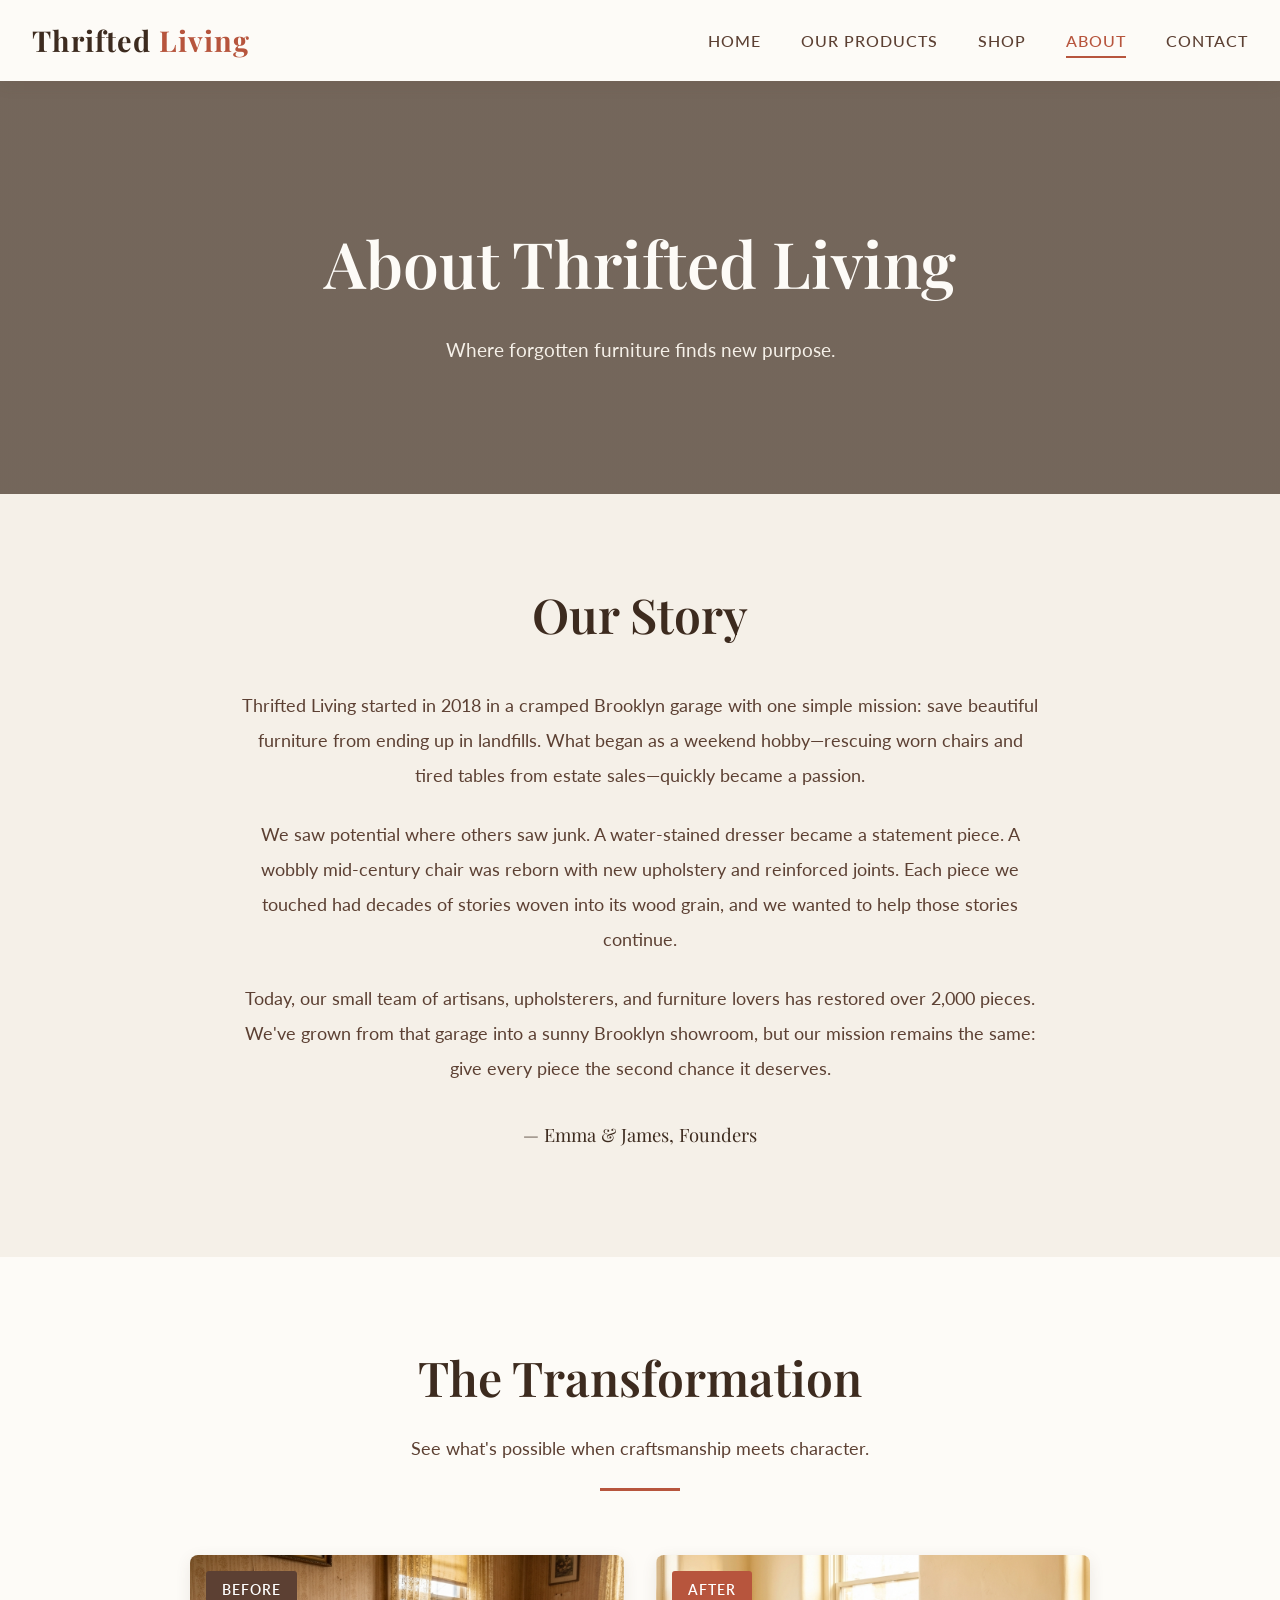
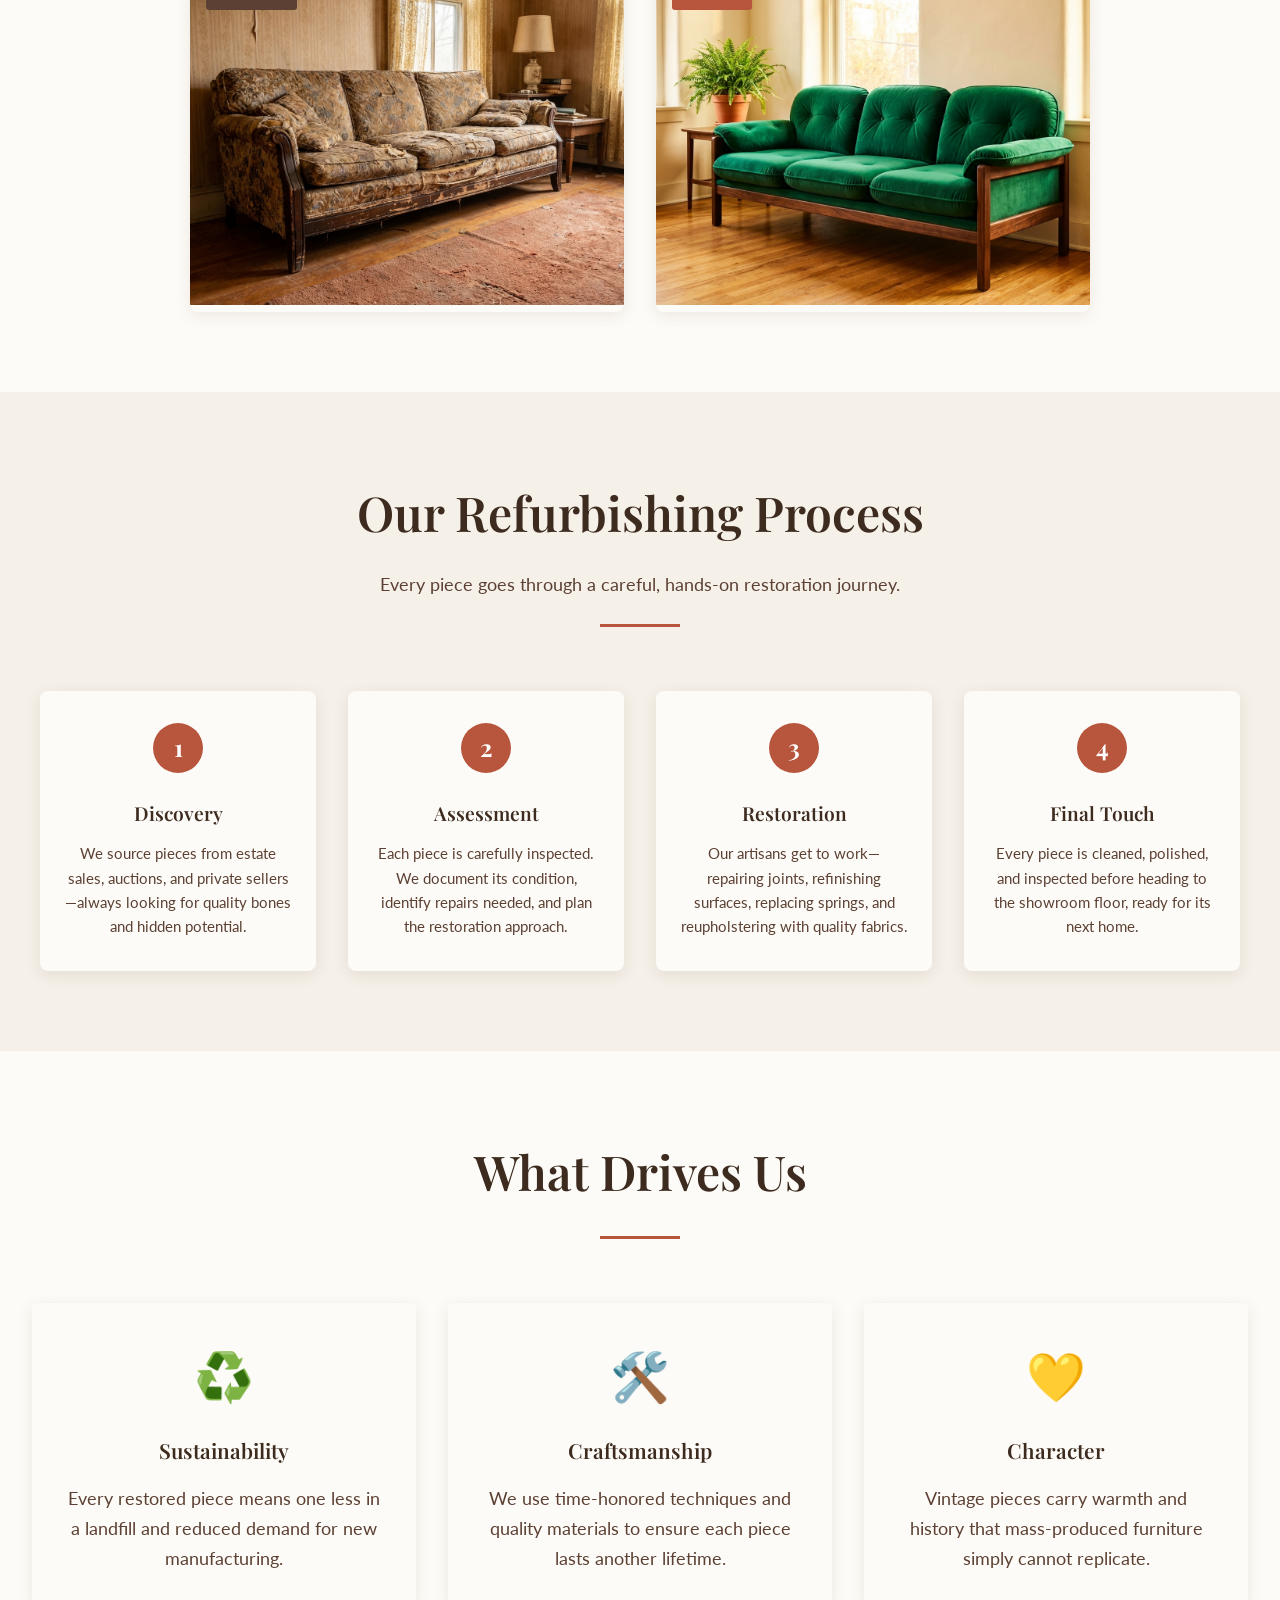
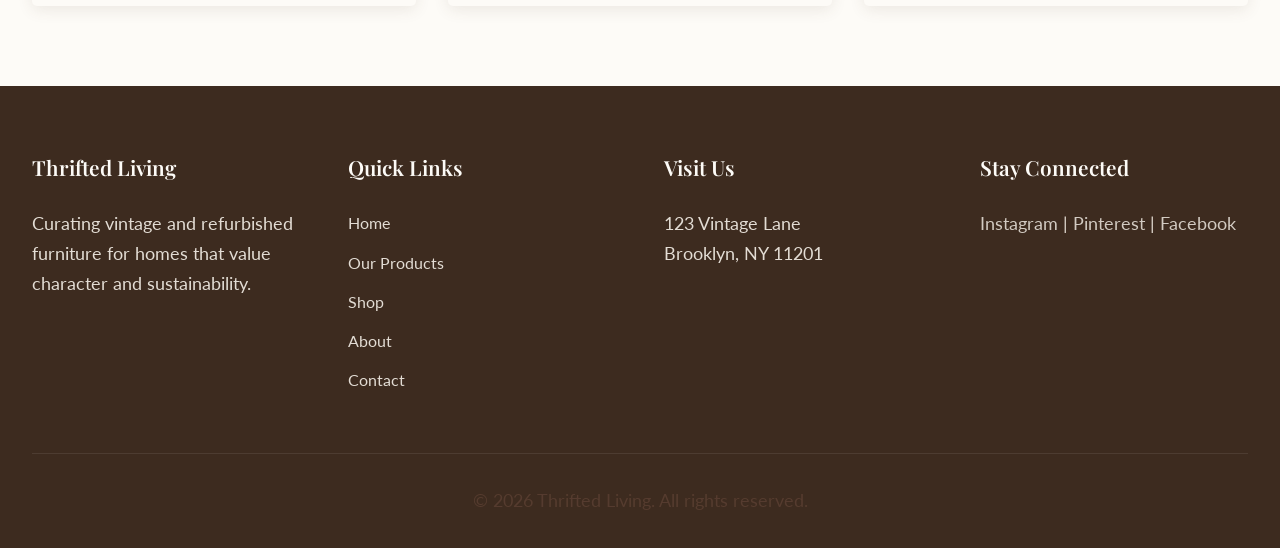
==== about.html @ 61b60d44 "Initial commit: Thrifted Living vintage furniture website Includes homepage, about, shop, contact, a" ====
<!DOCTYPE html>
<html lang="en">
<head>
  <meta charset="UTF-8">
  <meta name="viewport" content="width=device-width, initial-scale=1.0">
  <title>About | Thrifted Living</title>
  <link rel="preconnect" href="https://fonts.googleapis.com">
  <link rel="preconnect" href="https://fonts.gstatic.com" crossorigin>
  <link href="https://fonts.googleapis.com/css2?family=Lato:wght@300;400;700&family=Playfair+Display:wght@400;600;700&display=swap" rel="stylesheet">
  <link rel="stylesheet" href="styles.css">
  <style>
    /* Before & After Section */
    .before-after-section {
      background-color: var(--color-warm-white);
      padding: 5rem 2rem;
    }

    .before-after-container {
      display: grid;
      grid-template-columns: 1fr 1fr;
      gap: 2rem;
      max-width: 900px;
      margin: 0 auto;
    }

    .before-after-card {
      position: relative;
      border-radius: 8px;
      overflow: hidden;
      box-shadow: var(--shadow-soft);
    }

    .before-after-card img {
      width: 100%;
      height: 350px;
      object-fit: cover;
    }

    .before-after-label {
      position: absolute;
      top: 1rem;
      left: 1rem;
      padding: 0.5rem 1rem;
      font-size: 0.85rem;
      font-weight: 600;
      text-transform: uppercase;
      letter-spacing: 1px;
      border-radius: 3px;
    }

    .label-before {
      background-color: var(--color-brown);
      color: white;
    }

    .label-after {
      background-color: var(--color-rust);
      color: white;
    }

    /* Process Section */
    .process-section {
      padding: 5rem 2rem;
    }

    .process-steps {
      display: grid;
      grid-template-columns: repeat(4, 1fr);
      gap: 2rem;
      max-width: 1200px;
      margin: 0 auto;
    }

    .process-step {
      text-align: center;
      padding: 2rem 1.5rem;
      background-color: var(--color-warm-white);
      border-radius: 8px;
      box-shadow: var(--shadow-soft);
      position: relative;
    }

    .step-number {
      width: 50px;
      height: 50px;
      background-color: var(--color-rust);
      color: white;
      border-radius: 50%;
      display: flex;
      align-items: center;
      justify-content: center;
      font-size: 1.5rem;
      font-weight: 700;
      margin: 0 auto 1.5rem;
      font-family: var(--font-heading);
    }

    .process-step h3 {
      font-size: 1.2rem;
      margin-bottom: 0.75rem;
    }

    .process-step p {
      font-size: 0.95rem;
      line-height: 1.6;
    }

    /* Story Section */
    .story-section {
      padding: 5rem 2rem;
      background-color: var(--color-cream);
    }

    .story-content {
      max-width: 800px;
      margin: 0 auto;
      text-align: center;
    }

    .story-content h2 {
      margin-bottom: 2rem;
    }

    .story-content p {
      font-size: 1.15rem;
      line-height: 1.9;
      margin-bottom: 1.5rem;
    }

    .founder-signature {
      font-family: var(--font-heading);
      font-size: 1.5rem;
      color: var(--color-brown-dark);
      margin-top: 2rem;
    }

    @media (max-width: 900px) {
      .process-steps {
        grid-template-columns: repeat(2, 1fr);
      }
    }

    @media (max-width: 600px) {
      .before-after-container {
        grid-template-columns: 1fr;
      }

      .process-steps {
        grid-template-columns: 1fr;
      }
    }
  </style>
</head>
<body>
  <!-- Navigation -->
  <nav class="navbar">
    <div class="nav-container">
      <a href="index.html" class="logo">Thrifted <span>Living</span></a>
      <ul class="nav-links">
        <li><a href="index.html">Home</a></li>
        <li><a href="menu.html">Our Products</a></li>
        <li><a href="products.html">Shop</a></li>
        <li><a href="about.html" class="active">About</a></li>
        <li><a href="contact.html">Contact</a></li>
      </ul>
      <div class="menu-toggle" onclick="toggleMenu()">
        <span></span>
        <span></span>
        <span></span>
      </div>
    </div>
  </nav>

  <!-- Page Header -->
  <section class="page-header">
    <h1>About Thrifted Living</h1>
    <p>Where forgotten furniture finds new purpose.</p>
  </section>

  <!-- Company Story -->
  <section class="story-section">
    <div class="story-content">
      <h2>Our Story</h2>
      <p>Thrifted Living started in 2018 in a cramped Brooklyn garage with one simple mission: save beautiful furniture from ending up in landfills. What began as a weekend hobby—rescuing worn chairs and tired tables from estate sales—quickly became a passion.</p>
      <p>We saw potential where others saw junk. A water-stained dresser became a statement piece. A wobbly mid-century chair was reborn with new upholstery and reinforced joints. Each piece we touched had decades of stories woven into its wood grain, and we wanted to help those stories continue.</p>
      <p>Today, our small team of artisans, upholsterers, and furniture lovers has restored over 2,000 pieces. We've grown from that garage into a sunny Brooklyn showroom, but our mission remains the same: give every piece the second chance it deserves.</p>
      <p class="founder-signature">— Emma & James, Founders</p>
    </div>
  </section>

  <!-- Before & After -->
  <section class="before-after-section">
    <div class="container">
      <div class="section-header">
        <h2>The Transformation</h2>
        <p>See what's possible when craftsmanship meets character.</p>
      </div>
      <div class="before-after-container">
        <div class="before-after-card">
          <span class="before-after-label label-before">Before</span>
          <img src="images/before-couch.jpg" alt="Worn vintage sofa before restoration">
        </div>
        <div class="before-after-card">
          <span class="before-after-label label-after">After</span>
          <img src="images/after-couch.jpg" alt="Restored vintage sofa">
        </div>
      </div>
    </div>
  </section>

  <!-- Refurbishing Process -->
  <section class="process-section">
    <div class="container">
      <div class="section-header">
        <h2>Our Refurbishing Process</h2>
        <p>Every piece goes through a careful, hands-on restoration journey.</p>
      </div>
      <div class="process-steps">
        <div class="process-step">
          <div class="step-number">1</div>
          <h3>Discovery</h3>
          <p>We source pieces from estate sales, auctions, and private sellers—always looking for quality bones and hidden potential.</p>
        </div>
        <div class="process-step">
          <div class="step-number">2</div>
          <h3>Assessment</h3>
          <p>Each piece is carefully inspected. We document its condition, identify repairs needed, and plan the restoration approach.</p>
        </div>
        <div class="process-step">
          <div class="step-number">3</div>
          <h3>Restoration</h3>
          <p>Our artisans get to work—repairing joints, refinishing surfaces, replacing springs, and reupholstering with quality fabrics.</p>
        </div>
        <div class="process-step">
          <div class="step-number">4</div>
          <h3>Final Touch</h3>
          <p>Every piece is cleaned, polished, and inspected before heading to the showroom floor, ready for its next home.</p>
        </div>
      </div>
    </div>
  </section>

  <!-- Values -->
  <section style="background-color: var(--color-warm-white); padding: 5rem 2rem;">
    <div class="container">
      <div class="section-header">
        <h2>What Drives Us</h2>
      </div>
      <div class="values-grid">
        <div class="value-card">
          <div class="icon">♻️</div>
          <h3>Sustainability</h3>
          <p>Every restored piece means one less in a landfill and reduced demand for new manufacturing.</p>
        </div>
        <div class="value-card">
          <div class="icon">🛠️</div>
          <h3>Craftsmanship</h3>
          <p>We use time-honored techniques and quality materials to ensure each piece lasts another lifetime.</p>
        </div>
        <div class="value-card">
          <div class="icon">💛</div>
          <h3>Character</h3>
          <p>Vintage pieces carry warmth and history that mass-produced furniture simply cannot replicate.</p>
        </div>
      </div>
    </div>
  </section>

  <!-- Footer -->
  <footer class="footer">
    <div class="footer-content">
      <div class="footer-section">
        <h4>Thrifted Living</h4>
        <p>Curating vintage and refurbished furniture for homes that value character and sustainability.</p>
      </div>
      <div class="footer-section">
        <h4>Quick Links</h4>
        <ul class="footer-links">
          <li><a href="index.html">Home</a></li>
          <li><a href="menu.html">Our Products</a></li>
          <li><a href="products.html">Shop</a></li>
          <li><a href="about.html">About</a></li>
          <li><a href="contact.html">Contact</a></li>
        </ul>
      </div>
      <div class="footer-section">
        <h4>Visit Us</h4>
        <p>123 Vintage Lane<br>Brooklyn, NY 11201</p>
      </div>
      <div class="footer-section">
        <h4>Stay Connected</h4>
        <p><a href="#">Instagram</a> | <a href="#">Pinterest</a> | <a href="#">Facebook</a></p>
      </div>
    </div>
    <div class="footer-bottom">
      <p>&copy; 2026 Thrifted Living. All rights reserved.</p>
    </div>
  </footer>

  <script>
    function toggleMenu() {
      document.querySelector('.nav-links').classList.toggle('active');
    }
  </script>
</body>
</html>
---- styles.css ----
/* ===== CSS Variables & Reset ===== */
:root {
  --color-cream: #F5F0E8;
  --color-warm-white: #FDFBF7;
  --color-brown: #5C4033;
  --color-brown-light: #8B7355;
  --color-brown-dark: #3D2B1F;
  --color-olive: #6B7B3C;
  --color-rust: #B7553D;
  --color-gold: #C9A962;
  --font-heading: 'Playfair Display', Georgia, serif;
  --font-body: 'Lato', 'Segoe UI', sans-serif;
  --shadow-soft: 0 4px 15px rgba(92, 64, 51, 0.1);
  --shadow-hover: 0 8px 25px rgba(92, 64, 51, 0.15);
  --transition: all 0.3s ease;
}

* {
  margin: 0;
  padding: 0;
  box-sizing: border-box;
}

html {
  scroll-behavior: smooth;
}

body {
  font-family: var(--font-body);
  background-color: var(--color-cream);
  color: var(--color-brown-dark);
  line-height: 1.7;
}

/* ===== Typography ===== */
h1, h2, h3, h4 {
  font-family: var(--font-heading);
  font-weight: 600;
  color: var(--color-brown-dark);
}

h1 { font-size: clamp(2.5rem, 5vw, 4rem); }
h2 { font-size: clamp(2rem, 4vw, 3rem); }
h3 { font-size: clamp(1.5rem, 3vw, 2rem); }

p {
  font-size: 1.1rem;
  color: var(--color-brown);
}

a {
  text-decoration: none;
  color: inherit;
  transition: var(--transition);
}

/* ===== Navigation ===== */
.navbar {
  background-color: var(--color-warm-white);
  padding: 1rem 2rem;
  position: sticky;
  top: 0;
  z-index: 1000;
  box-shadow: var(--shadow-soft);
}

.nav-container {
  max-width: 1400px;
  margin: 0 auto;
  display: flex;
  justify-content: space-between;
  align-items: center;
}

.logo {
  font-family: var(--font-heading);
  font-size: 1.8rem;
  color: var(--color-brown-dark);
  font-weight: 700;
  letter-spacing: 1px;
}

.logo span {
  color: var(--color-rust);
}

.nav-links {
  display: flex;
  list-style: none;
  gap: 2.5rem;
}

.nav-links a {
  font-size: 1rem;
  font-weight: 500;
  color: var(--color-brown);
  position: relative;
  padding: 0.5rem 0;
  text-transform: uppercase;
  letter-spacing: 1px;
}

.nav-links a::after {
  content: '';
  position: absolute;
  bottom: 0;
  left: 0;
  width: 0;
  height: 2px;
  background-color: var(--color-rust);
  transition: var(--transition);
}

.nav-links a:hover::after,
.nav-links a.active::after {
  width: 100%;
}

.nav-links a:hover,
.nav-links a.active {
  color: var(--color-rust);
}

/* Mobile Menu Toggle */
.menu-toggle {
  display: none;
  flex-direction: column;
  gap: 5px;
  cursor: pointer;
  padding: 10px;
}

.menu-toggle span {
  width: 25px;
  height: 3px;
  background-color: var(--color-brown-dark);
  border-radius: 2px;
  transition: var(--transition);
}

/* ===== Hero Section ===== */
.hero {
  background: linear-gradient(rgba(61, 43, 31, 0.6), rgba(61, 43, 31, 0.6)),
              url('images/hero-bg.jpg') center/cover;
  min-height: 80vh;
  display: flex;
  align-items: center;
  justify-content: center;
  text-align: center;
  color: var(--color-warm-white);
  padding: 2rem;
}

.hero-content h1 {
  color: var(--color-warm-white);
  margin-bottom: 1rem;
  text-shadow: 2px 2px 4px rgba(0,0,0,0.3);
}

.hero-content p {
  color: var(--color-cream);
  font-size: 1.3rem;
  max-width: 600px;
  margin: 0 auto 2rem;
}

/* ===== Buttons ===== */
.btn {
  display: inline-block;
  padding: 1rem 2.5rem;
  border-radius: 3px;
  font-weight: 600;
  text-transform: uppercase;
  letter-spacing: 2px;
  font-size: 0.9rem;
  transition: var(--transition);
  cursor: pointer;
  border: none;
}

.btn-primary {
  background-color: var(--color-rust);
  color: var(--color-warm-white);
}

.btn-primary:hover {
  background-color: var(--color-brown-dark);
  transform: translateY(-2px);
  box-shadow: var(--shadow-hover);
}

.btn-outline {
  background-color: transparent;
  border: 2px solid var(--color-warm-white);
  color: var(--color-warm-white);
}

.btn-outline:hover {
  background-color: var(--color-warm-white);
  color: var(--color-brown-dark);
}

/* ===== Sections ===== */
section {
  padding: 5rem 2rem;
}

.section-header {
  text-align: center;
  margin-bottom: 4rem;
}

.section-header h2 {
  margin-bottom: 1rem;
}

.section-header p {
  max-width: 700px;
  margin: 0 auto;
}

.section-header::after {
  content: '';
  display: block;
  width: 80px;
  height: 3px;
  background-color: var(--color-rust);
  margin: 1.5rem auto 0;
}

.container {
  max-width: 1400px;
  margin: 0 auto;
}

/* ===== Featured Section ===== */
.featured-grid {
  display: grid;
  grid-template-columns: repeat(auto-fit, minmax(300px, 1fr));
  gap: 2rem;
}

.featured-card {
  background-color: var(--color-warm-white);
  border-radius: 5px;
  overflow: hidden;
  box-shadow: var(--shadow-soft);
  transition: var(--transition);
}

.featured-card:hover {
  transform: translateY(-5px);
  box-shadow: var(--shadow-hover);
}

.featured-card img {
  width: 100%;
  height: 280px;
  object-fit: cover;
}

.featured-card-content {
  padding: 1.5rem;
}

.featured-card h3 {
  font-size: 1.3rem;
  margin-bottom: 0.5rem;
}

.featured-card .price {
  font-size: 1.2rem;
  color: var(--color-rust);
  font-weight: 700;
}

/* ===== Products Grid ===== */
.products-grid {
  display: grid;
  grid-template-columns: repeat(auto-fill, minmax(280px, 1fr));
  gap: 2rem;
}

.product-card {
  background-color: var(--color-warm-white);
  border-radius: 5px;
  overflow: hidden;
  box-shadow: var(--shadow-soft);
  transition: var(--transition);
}

.product-card:hover {
  transform: translateY(-5px);
  box-shadow: var(--shadow-hover);
}

.product-card img {
  width: 100%;
  height: 250px;
  object-fit: cover;
}

.product-info {
  padding: 1.5rem;
}

.product-info h3 {
  font-size: 1.2rem;
  margin-bottom: 0.5rem;
}

.product-info .category {
  font-size: 0.85rem;
  color: var(--color-olive);
  text-transform: uppercase;
  letter-spacing: 1px;
  margin-bottom: 0.5rem;
}

.product-info .price {
  font-size: 1.3rem;
  color: var(--color-rust);
  font-weight: 700;
}

/* ===== About Section ===== */
.about-content {
  display: grid;
  grid-template-columns: 1fr 1fr;
  gap: 4rem;
  align-items: center;
}

.about-text h2 {
  margin-bottom: 1.5rem;
}

.about-text p {
  margin-bottom: 1.5rem;
}

.about-image img {
  width: 100%;
  border-radius: 5px;
  box-shadow: var(--shadow-soft);
}

.values-grid {
  display: grid;
  grid-template-columns: repeat(auto-fit, minmax(250px, 1fr));
  gap: 2rem;
  margin-top: 4rem;
}

.value-card {
  text-align: center;
  padding: 2rem;
  background-color: var(--color-warm-white);
  border-radius: 5px;
  box-shadow: var(--shadow-soft);
}

.value-card .icon {
  font-size: 3rem;
  margin-bottom: 1rem;
}

.value-card h3 {
  font-size: 1.3rem;
  margin-bottom: 1rem;
}

/* ===== Contact Section ===== */
.contact-wrapper {
  display: grid;
  grid-template-columns: 1fr 1fr;
  gap: 4rem;
}

.contact-info h2 {
  margin-bottom: 1.5rem;
}

.contact-info p {
  margin-bottom: 2rem;
}

.contact-details {
  list-style: none;
}

.contact-details li {
  margin-bottom: 1rem;
  display: flex;
  align-items: center;
  gap: 1rem;
}

.contact-details .icon {
  font-size: 1.5rem;
  color: var(--color-rust);
}

.contact-form {
  background-color: var(--color-warm-white);
  padding: 2.5rem;
  border-radius: 5px;
  box-shadow: var(--shadow-soft);
}

.form-group {
  margin-bottom: 1.5rem;
}

.form-group label {
  display: block;
  margin-bottom: 0.5rem;
  font-weight: 500;
  color: var(--color-brown-dark);
}

.form-group input,
.form-group textarea {
  width: 100%;
  padding: 1rem;
  border: 1px solid #ddd;
  border-radius: 3px;
  font-family: var(--font-body);
  font-size: 1rem;
  transition: var(--transition);
}

.form-group input:focus,
.form-group textarea:focus {
  outline: none;
  border-color: var(--color-rust);
}

.form-group textarea {
  resize: vertical;
  min-height: 150px;
}

/* ===== Menu/Services Section ===== */
.services-grid {
  display: grid;
  grid-template-columns: repeat(auto-fit, minmax(300px, 1fr));
  gap: 2rem;
}

.service-card {
  background-color: var(--color-warm-white);
  padding: 2.5rem;
  border-radius: 5px;
  box-shadow: var(--shadow-soft);
  text-align: center;
  transition: var(--transition);
}

.service-card:hover {
  transform: translateY(-5px);
  box-shadow: var(--shadow-hover);
}

.service-card .icon {
  font-size: 3rem;
  color: var(--color-rust);
  margin-bottom: 1.5rem;
}

.service-card h3 {
  margin-bottom: 1rem;
}

/* ===== Page Header ===== */
.page-header {
  background: linear-gradient(rgba(61, 43, 31, 0.7), rgba(61, 43, 31, 0.7)),
              url('https://images.unsplash.com/photo-1493663284031-b7e3aefcae8e?w=1920') center/cover;
  padding: 8rem 2rem;
  text-align: center;
  color: var(--color-warm-white);
}

.page-header h1 {
  color: var(--color-warm-white);
}

.page-header p {
  color: var(--color-cream);
  font-size: 1.2rem;
  max-width: 600px;
  margin: 1rem auto 0;
}

/* ===== Footer ===== */
.footer {
  background-color: var(--color-brown-dark);
  color: var(--color-cream);
  padding: 4rem 2rem 2rem;
}

.footer-content {
  max-width: 1400px;
  margin: 0 auto;
  display: grid;
  grid-template-columns: repeat(auto-fit, minmax(250px, 1fr));
  gap: 3rem;
}

.footer-section h4 {
  color: var(--color-warm-white);
  font-size: 1.3rem;
  margin-bottom: 1.5rem;
}

.footer-section p,
.footer-section a {
  color: var(--color-cream);
  opacity: 0.9;
}

.footer-section a:hover {
  color: var(--color-gold);
}

.footer-links {
  list-style: none;
}

.footer-links li {
  margin-bottom: 0.75rem;
}

.footer-bottom {
  max-width: 1400px;
  margin: 3rem auto 0;
  padding-top: 2rem;
  border-top: 1px solid rgba(255,255,255,0.1);
  text-align: center;
  opacity: 0.8;
}

/* ===== Responsive Design ===== */
@media (max-width: 992px) {
  .about-content,
  .contact-wrapper {
    grid-template-columns: 1fr;
    gap: 3rem;
  }

  .about-image {
    order: -1;
  }
}

@media (max-width: 768px) {
  .nav-links {
    display: none;
    position: absolute;
    top: 100%;
    left: 0;
    right: 0;
    background-color: var(--color-warm-white);
    flex-direction: column;
    padding: 2rem;
    gap: 1rem;
    box-shadow: var(--shadow-soft);
  }

  .nav-links.active {
    display: flex;
  }

  .menu-toggle {
    display: flex;
  }

  .hero {
    min-height: 60vh;
  }

  section {
    padding: 3rem 1.5rem;
  }
}

@media (max-width: 480px) {
  .btn {
    padding: 0.875rem 2rem;
    font-size: 0.85rem;
  }

  .hero-content p {
    font-size: 1.1rem;
  }
}
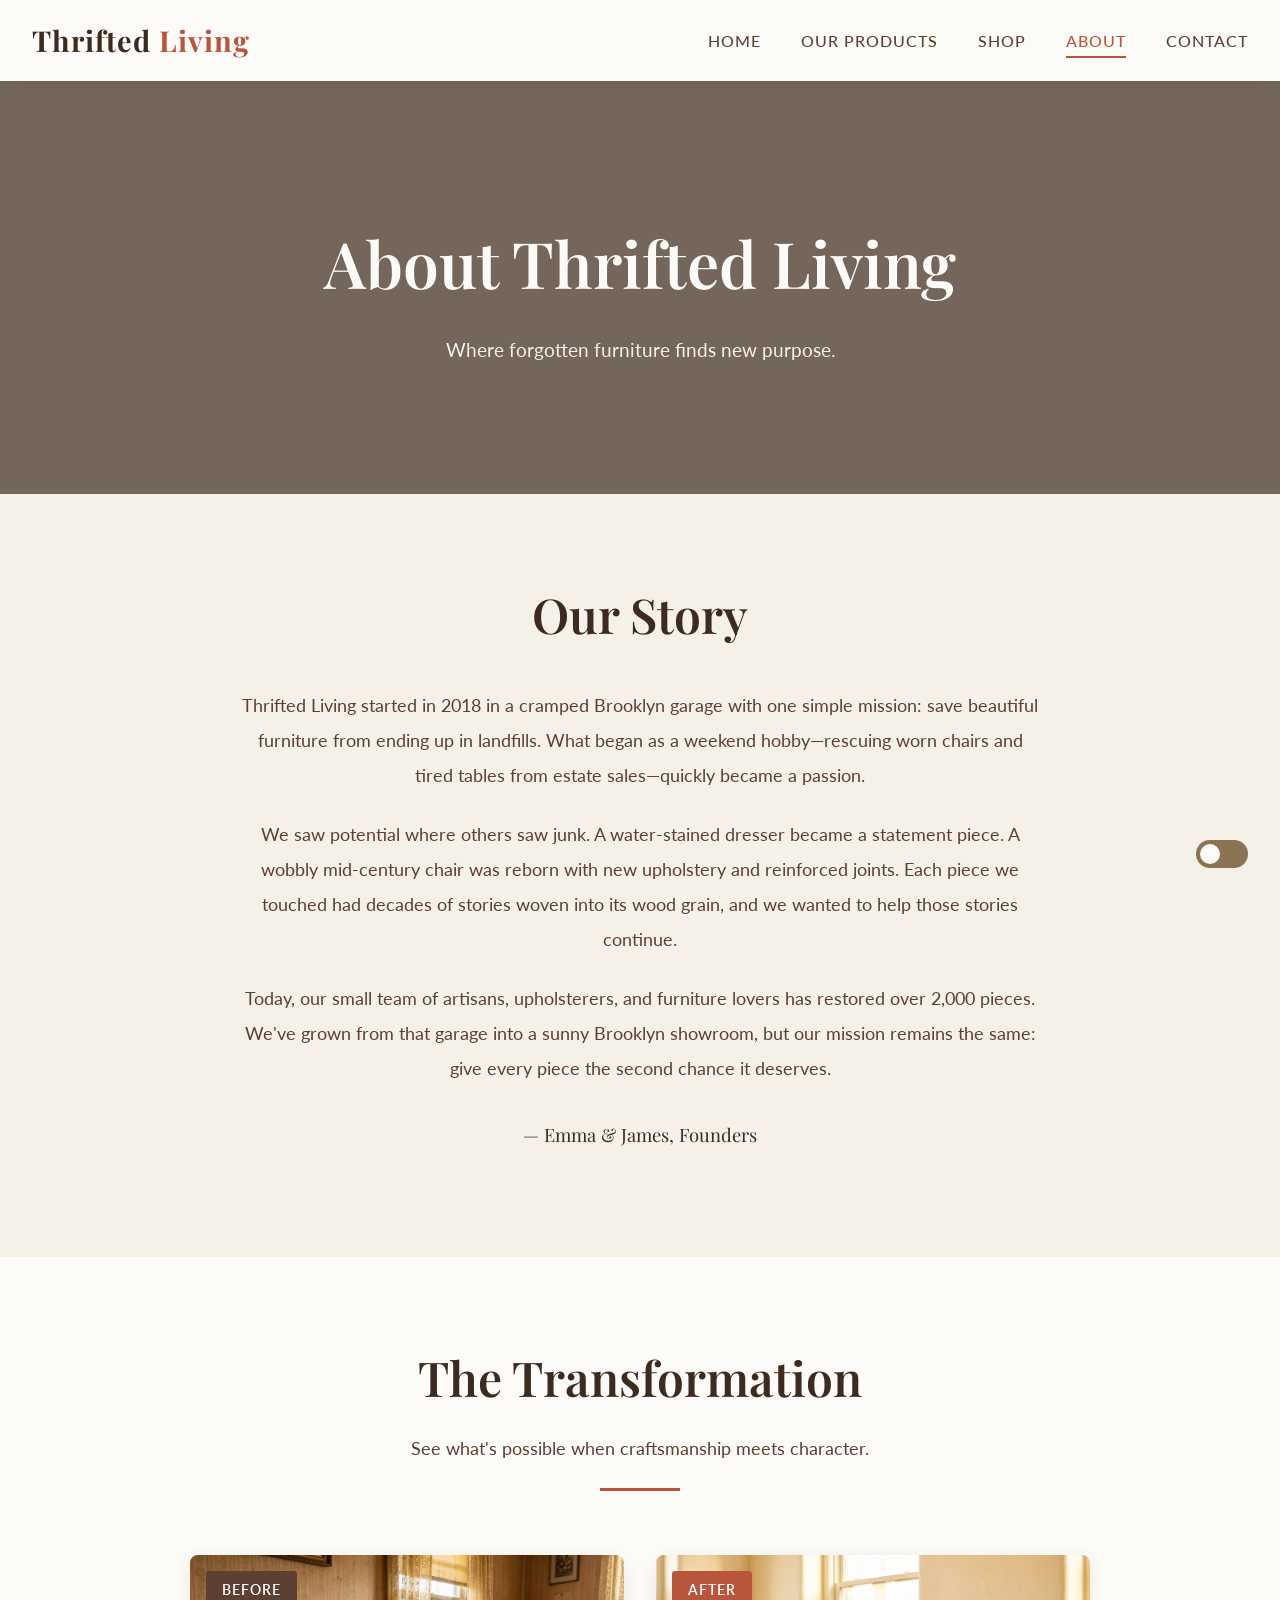
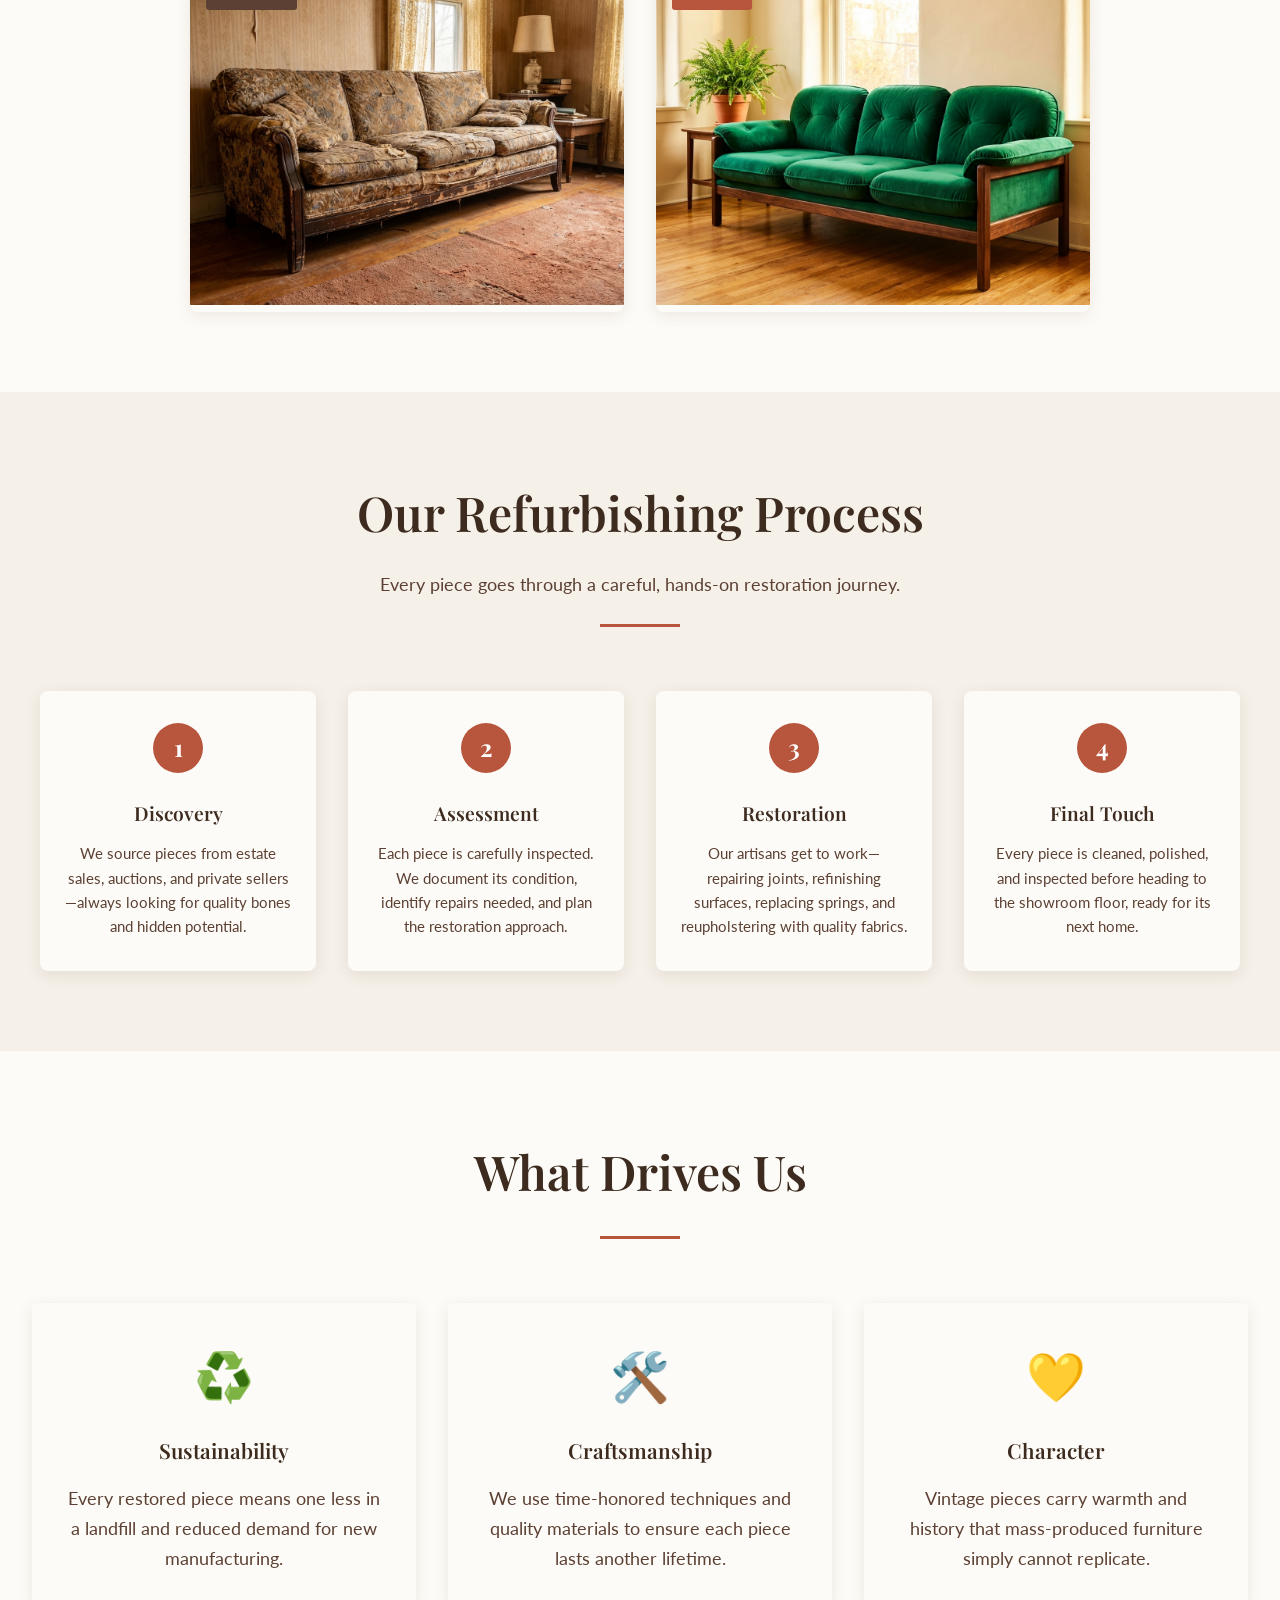
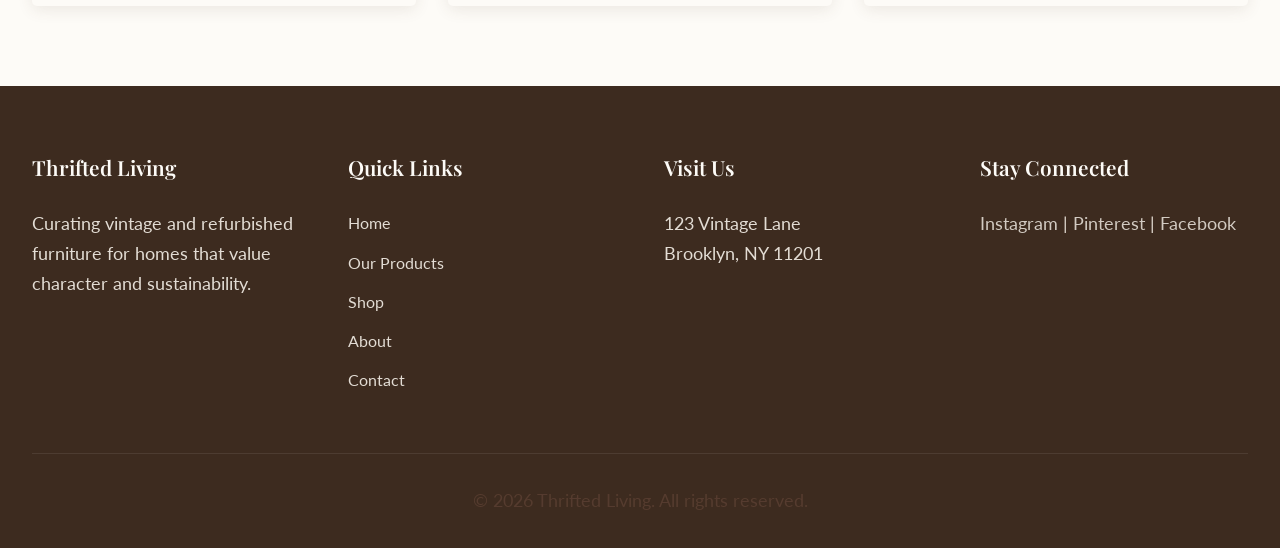
==== commit 816ae2fe: "week-5" ====
--- a/about.html
+++ b/about.html
@@ -8,6 +8,7 @@
   <link rel="preconnect" href="https://fonts.gstatic.com" crossorigin>
   <link href="https://fonts.googleapis.com/css2?family=Lato:wght@300;400;700&family=Playfair+Display:wght@400;600;700&display=swap" rel="stylesheet">
   <link rel="stylesheet" href="styles.css">
+  <script src="java/theme.js"></script>
   <style>
     /* Before & After Section */
     .before-after-section {
@@ -171,6 +172,15 @@
     </div>
   </nav>
 
+      <!-- Toggle switch -->
+<div class="theme-toggle">
+  <label class="switch">
+    <input type="checkbox" id="theme-switch">
+    <span class="slider"></span>
+  </label>
+</div>
+
+
   <!-- Page Header -->
   <section class="page-header">
     <h1>About Thrifted Living</h1>
--- a/styles.css
+++ b/styles.css
@@ -1,4 +1,3 @@
-/* ===== CSS Variables & Reset ===== */
 :root {
   --color-cream: #F5F0E8;
   --color-warm-white: #FDFBF7;
@@ -14,7 +13,89 @@
   --shadow-hover: 0 8px 25px rgba(92, 64, 51, 0.15);
   --transition: all 0.3s ease;
 }
-
+/* ===== CSS Variables & Reset ===== */
+[data-theme="dark"] {
+  /* Core Backgrounds */
+  --color-cream: #1A1816;
+  --color-warm-white: #24211E;
+
+  /* Text & Neutrals */
+  --color-brown: #D8C2A8;
+  --color-brown-light: #BFA98F;
+  --color-brown-dark: #E8DCCF;
+
+  /* Accents */
+  --color-olive: #A8B86A;
+  --color-rust: #D97A63;
+  --color-gold: #D8C27A;
+
+  /* Shadows */
+  --shadow-soft: 0 4px 15px rgba(0, 0, 0, 0.35);
+  --shadow-hover: 0 8px 25px rgba(0, 0, 0, 0.45);
+}
+@media (prefers-color-scheme: dark) {
+  :root {
+    --color-cream: #1A1816;
+    --color-warm-white: #24211E;
+    --color-brown: #D8C2A8;
+    --color-brown-light: #BFA98F;
+    --color-brown-dark: #E8DCCF;
+    --color-olive: #A8B86A;
+    --color-rust: #D97A63;
+    --color-gold: #D8C27A;
+    --shadow-soft: 0 4px 15px rgba(0, 0, 0, 0.35);
+    --shadow-hover: 0 8px 25px rgba(0, 0, 0, 0.45);
+  }
+}
+/* ===== Theme Toggle ===== */
+.theme-toggle {
+  position: fixed;
+  bottom: 2rem;
+  right: 2rem;
+  z-index: 999;
+}
+
+.switch {
+  position: relative;
+  display: inline-block;
+  width: 52px;
+  height: 28px;
+}
+
+.switch input {
+  opacity: 0;
+  width: 0;
+  height: 0;
+}
+
+.slider {
+  position: absolute;
+  inset: 0;
+  background-color: var(--color-brown-light);
+  border-radius: 28px;
+  cursor: pointer;
+  transition: var(--transition);
+}
+
+.slider::before {
+  content: '';
+  position: absolute;
+  width: 20px;
+  height: 20px;
+  left: 4px;
+  bottom: 4px;
+  background-color: var(--color-warm-white);
+  border-radius: 50%;
+  transition: var(--transition);
+}
+
+input:checked + .slider {
+  background-color: var(--color-gold);
+}
+
+input:checked + .slider::before {
+  transform: translateX(24px);
+}
 * {
   margin: 0;
   padding: 0;
